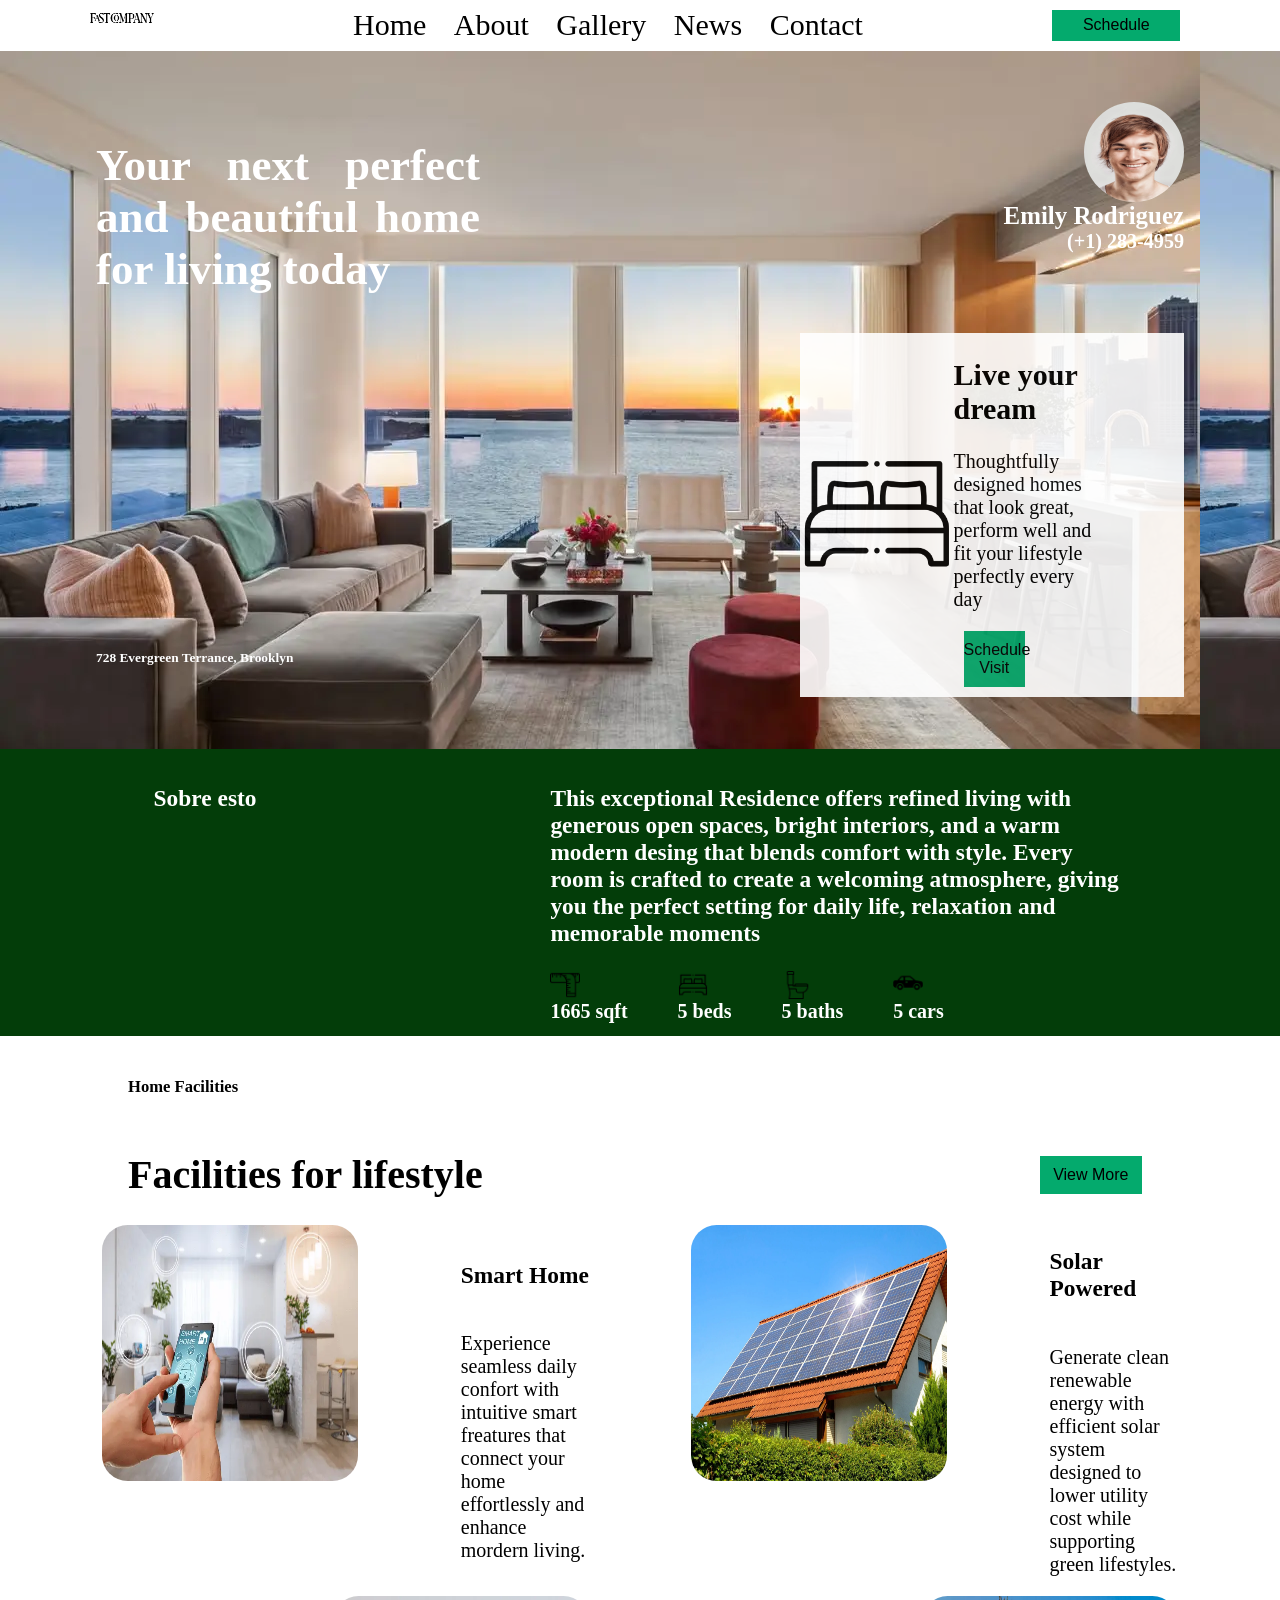
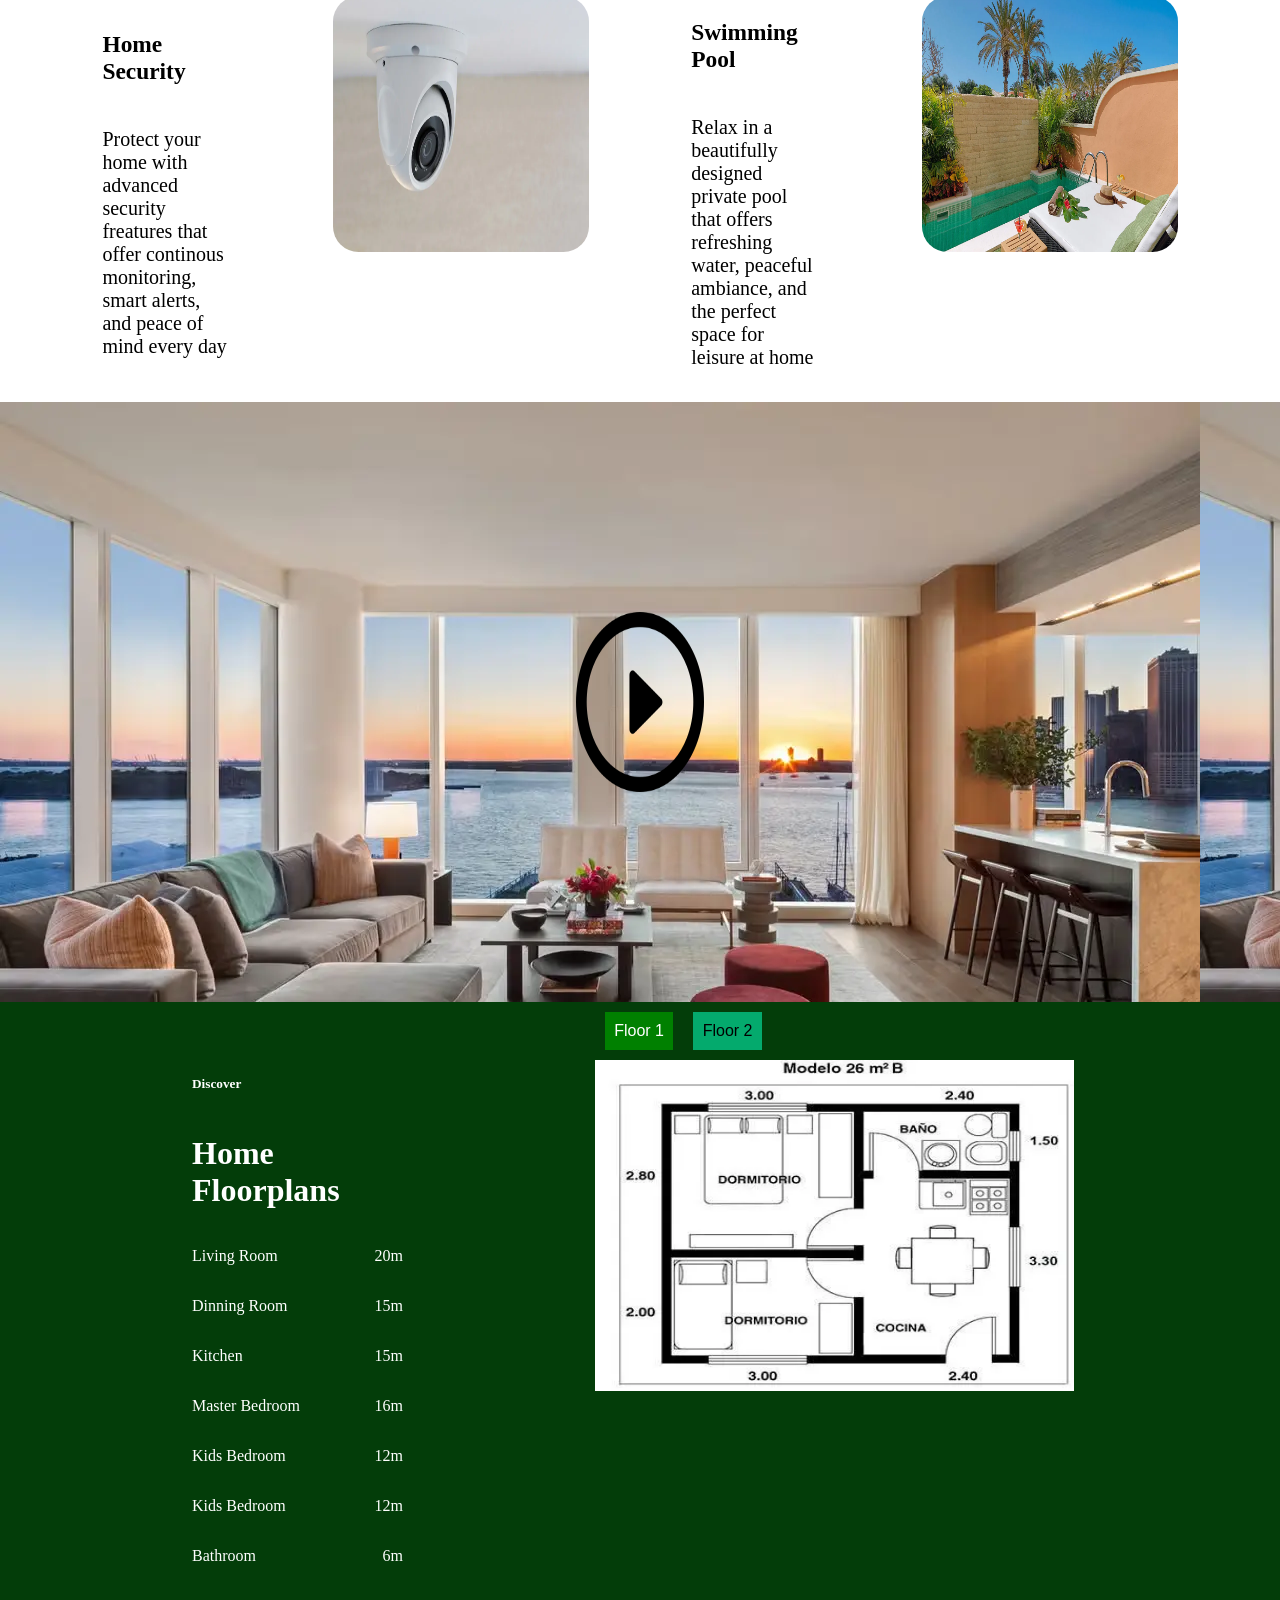
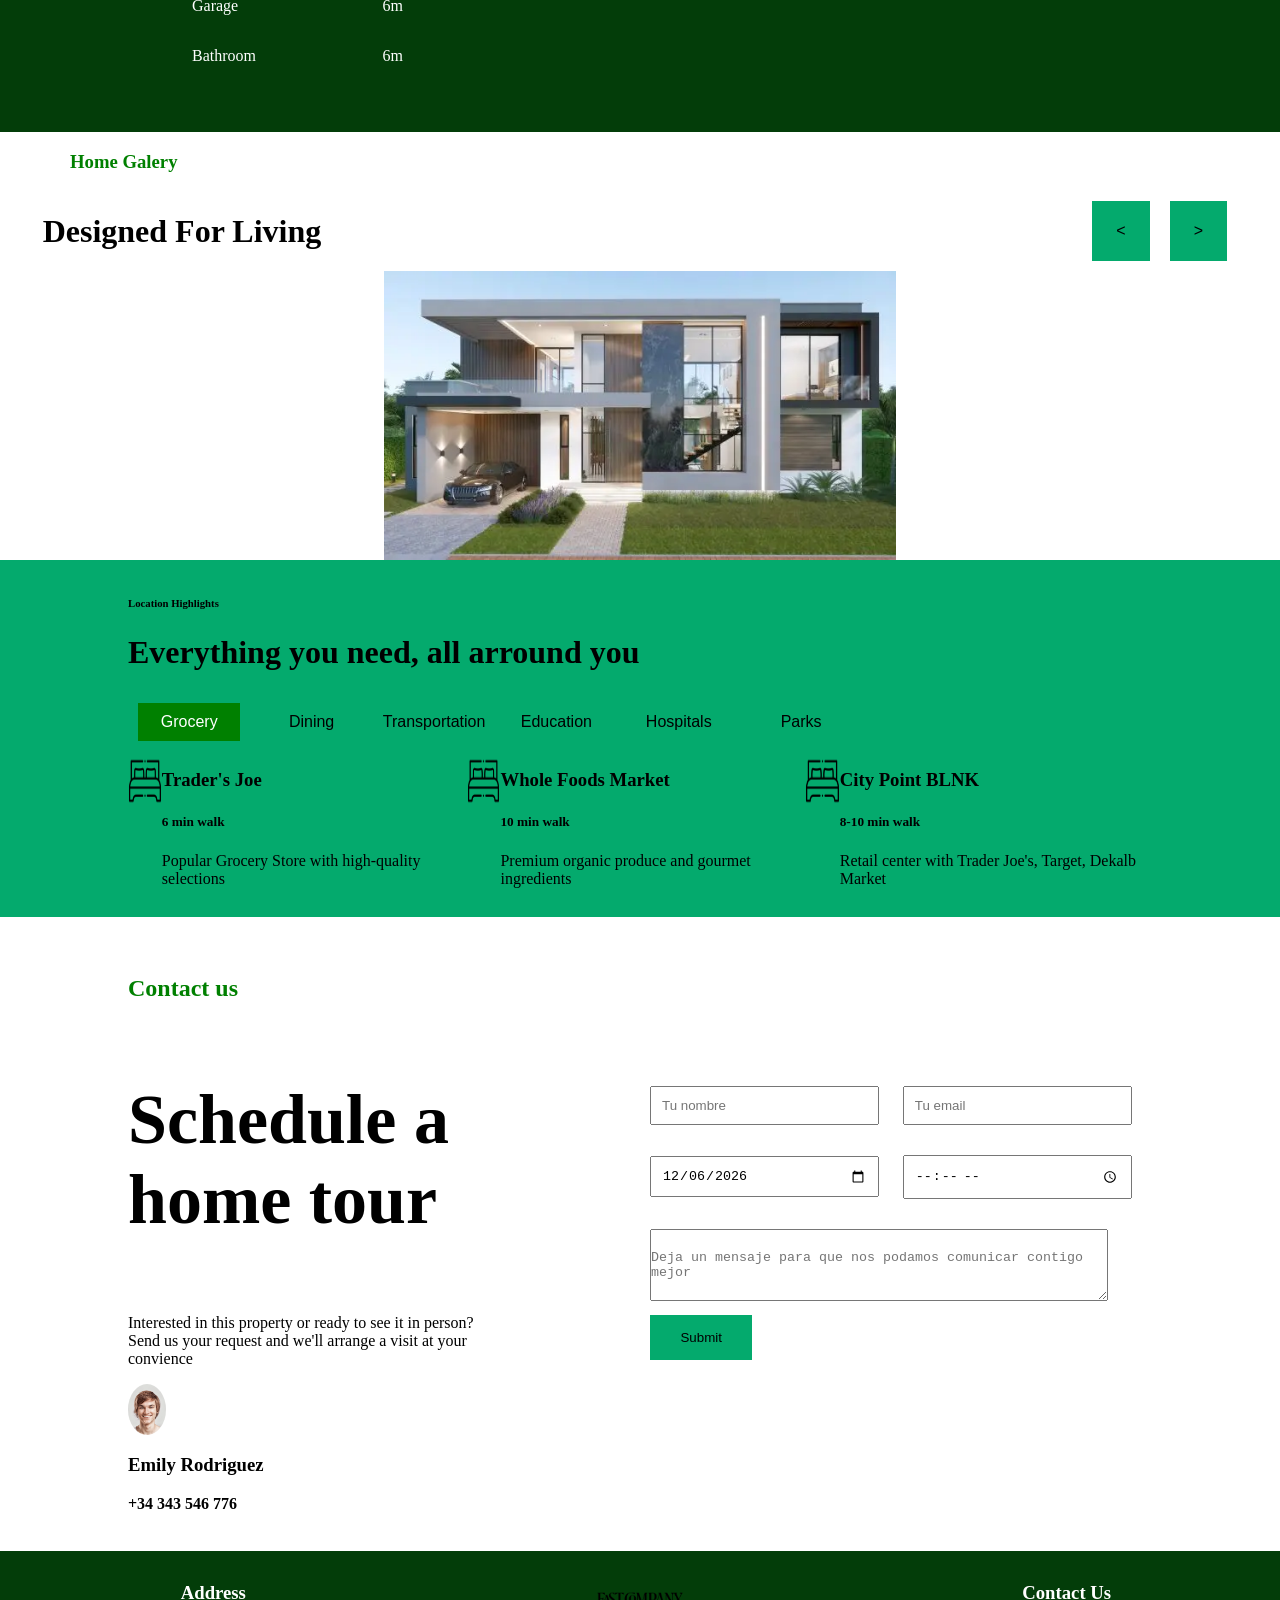
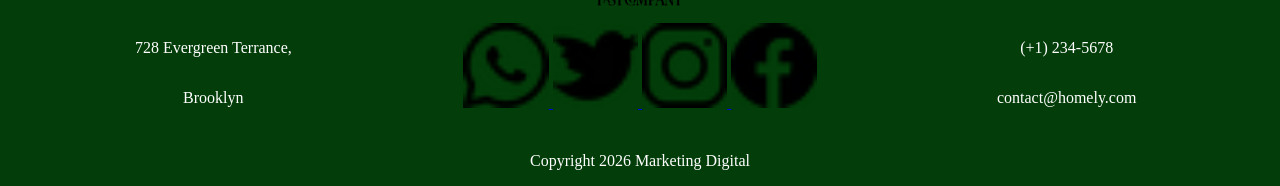
==== HTMLs/index.html @ d8ab1f4a "Rehecho" ====
<!DOCTYPE html>
<html lang="en">
<head>
  <meta name="description" content="Home for a page about searching for a Home to live">
  <meta name="keywords" content="Home, Residence">
  <meta name="author" content="Mohn Lloe">
  <meta name="viewport" content="width=device-width, initial-scale=1.0">
  <link rel="preload" as="image" href="/Imagenes/img_1.webp" fetchpriority="high">
  <title>Home</title>
  <link rel="stylesheet" href="../Css/Home.css">
  <script src="../JS/Home.js" defer></script>
</head>
<body>
<header>
  <img src="/Imagenes/img.webp" alt="Logo">
  <nav>
    <a href="Home.html"> Home </a>
    <a href="About.html"> About </a>
    <a href="../Imagenes/img.webp"> Gallery </a>
    <a href="News.html"> News </a>
    <a href="Contacto.html"> Contact </a>
  </nav>
  <button> Schedule </button>
</header>
<article>
  <div class="Titulo Lado Espacio">
    <h1> Your next perfect and beautiful home for living today </h1>
    <div class="Abajo">
      <img src="../Imagenes/tio.webp" class="Foto" alt="Cara de una persona">
      <h5 class="Margen"> Emily Rodriguez </h5>
      <h6 class="Margen"> (+1) 283-4959 </h6>
    </div>
  </div>
  <div class="Lado Ad Espacio">
    <h6> 728 Evergreen Terrance, Brooklyn </h6>
    <div class="Lado">
      <img src="../Imagenes/cama.webp" alt="Imagen de una cama">
      <div>
        <h2> Live your dream </h2>
        <p> Thoughtfully designed homes that look great, perform well and  fit your lifestyle perfectly every day </p>
        <button> Schedule Visit </button>
      </div>
    </div>
  </div>
</article>
<div class="Propiedad Space Lado">
  <h3>
    Sobre esto
  </h3>
  <div>
    <h3> This exceptional Residence offers refined living with generous open spaces, bright interiors, and a warm modern
      desing that blends comfort with style. Every room is crafted to create a welcoming atmosphere, giving you the
      perfect setting for daily life, relaxation and memorable moments</h3>
    <div class="Lado">
      <div class="Listados FIMG">
        <img src="../Imagenes/Metros.webp" class="Icon" alt="Icono de un metro">
        <h4> 1665 sqft</h4>
      </div>
      <div class="Listados FIMG">
        <img src="../Imagenes/cama.webp" class="Icon" alt="Icono de una cama">
        <h4> 5 beds</h4>
      </div>
      <div class="Listados FIMG">
        <img src="../Imagenes/Retrete.webp" class="Icon" alt="Icono de un Retrete">
        <h4> 5 baths</h4>
      </div>
      <div class="Listados FIMG">
        <img src="../Imagenes/Coche.webp" class="Icon" alt="Icono de un coche">
        <h4> 5 cars</h4>
      </div>
    </div>
  </div>
</div>
<div class="Facilidades Abajo">
  <h5> Home Facilities </h5>
  <div class="Lado Titular Space">
    <h1> Facilities for lifestyle </h1>
    <button class="Derecha"> View More </button>
  </div>
  <div class="Lado Space">
    <img src="../Imagenes/SmartHome.webp" class="Bloque" alt="Imagen de un movil con smart home">
    <div class="Abajo">
      <h3>
        Smart Home
      </h3>
      <p>
        Experience seamless daily confort with intuitive smart freatures that connect your home effortlessly and  enhance mordern living.
      </p>
    </div>
    <img src="../Imagenes/Panel.webp" class="Bloque" alt="Imagen de un panel solar">
    <div class="Abajo">
      <h3>
        Solar Powered
      </h3>
      <p>
        Generate clean renewable energy with efficient solar system designed to lower utility cost while supporting green lifestyles.
      </p>
    </div>
  </div>
  <div class="LadoReversa Space">
    <img src="../Imagenes/Piscina.webp" class="Bloque" alt="Imagen de una piscina privada">
    <div class="Abajo">
      <h3>
        Swimming Pool
      </h3>
      <p>
        Relax in a beautifully designed private pool that offers refreshing water, peaceful ambiance, and the perfect space for leisure at home
      </p>
    </div>
    <img src="../Imagenes/camara.webp" class="Bloque" alt="Imagen de una camara">
    <div class="Abajo">
      <h3>
        Home Security
      </h3>
      <p>
        Protect your home with advanced security freatures that offer continous monitoring, smart alerts, and peace of mind every day
      </p>
    </div>
  </div>
</div>
<div class="Video">
  <img src="../Imagenes/Play.webp" alt="Play del video">
</div>
<div class="Lado Planos">
  <div class="Notas Abajo">
    <h5>
      Discover
    </h5>
    <h1>
      Home Floorplans
    </h1>
    <div class="Titular Lado">
      <p> Living Room </p>
      <p> 20m </p>
    </div>
    <div class="Titular Lado">
      <p> Dinning Room  </p>
      <p> 15m </p>
    </div>
    <div class="Titular Lado">
      <p> Kitchen </p>
      <p> 15m </p>
    </div>
    <div class="Titular Lado">
      <p> Master Bedroom </p>
      <p> 16m </p>
    </div>
    <div class="Titular Lado">
      <p> Kids Bedroom </p>
      <p> 12m </p>
    </div>
    <div class="Titular Lado">
      <p> Kids Bedroom </p>
      <p> 12m </p>
    </div>
    <div class="Titular Lado">
      <p> Bathroom</p>
      <p> 6m </p>
    </div>
    <div class="Titular Lado">
      <p> Garage</p>
      <p> 6m </p>
    </div>
    <div class="Titular Lado">
      <p> Bathroom</p>
      <p> 6m </p>
    </div>
  </div>
  <div class="Botones Abajo">
    <div class="Lado" id="planes">
      <button class="Selecionada" onclick="CambiarImagen(0, this)"> Floor 1 </button>
      <button onclick="CambiarImagen(1, this)"> Floor 2 </button>
    </div>
    <div id="Imagen">
      <img src="../Imagenes/plano.webp" alt="Plano de la planta 1 de una casa">
    </div>
  </div>
</div>
<div class="Carrousel">
  <h3>
    Home Galery
  </h3>
  <div>
    <div class="Lado Space">
      <h1>
        Designed For Living
      </h1>
      <div class="Lado">
        <button onclick="Carrousel(-1)"> < </button>
        <button onclick="Carrousel(1)"> > </button>
      </div>
    </div>
    <div class="CarroImagen" id="Carros">
      <img src="../Imagenes/Casa.webp" class="MargenAuto" alt="Imagen de una casa">
    </div>
  </div>
</div>
<div class="Tiendas">
  <div>
    <h6>Location Highlights</h6>
    <h1>Everything you need, all arround you</h1>
    <div CLASS="Lado Botones" id="tienda">
      <button class="Selecionada"  onclick="CambiarTexto(1, this)"> Grocery </button>
      <button onclick="CambiarTexto(2, this)"> Dining </button>
      <button onclick="CambiarTexto(3, this)"> Transportation </button>
      <button onclick="CambiarTexto(4, this)"> Education </button>
      <button onclick="CambiarTexto(5, this)"> Hospitals </button>
      <button onclick="CambiarTexto(6, this)"> Parks </button>
    </div>
    <div class="Lado" id="Secc">
      <div class="Lado">
        <img src="../Imagenes/cama.webp" alt="Icono de una cama">
        <div>
          <h3>
            Trader's Joe
          </h3>
          <h5>
            6 min walk
          </h5>
          <p> Popular Grocery Store with high-quality selections </p>
        </div>
      </div>
      <div class="Lado">
        <img src="../Imagenes/cama.webp" alt="Icono de una cama">
        <div>
          <h3>
            Whole Foods Market
          </h3>
          <h5>
            10 min walk
          </h5>
          <p> Premium organic produce and gourmet ingredients</p>
        </div>
      </div>
      <div class="Lado">
        <img src="../Imagenes/cama.webp" alt="Icono de una cama">
        <div>
          <h3>
            City Point BLNK
          </h3>
          <h5>
            8-10 min walk
          </h5>
          <p> Retail center with Trader Joe's, Target, Dekalb Market</p>
        </div>
      </div>
    </div>
  </div>
</div>
<div class="Lado SeccionDesigual Space">
  <section class="Blanco">
    <h2> Contact us </h2>
    <h1> Schedule a home tour </h1>
    <p> Interested in this property or ready to see it in person?
      Send us your request and we'll arrange a visit at your
      convience
    </p>

    <img src="../Imagenes/tio.webp" class="Foto" alt="Foto de una persona">
    <h3> Emily Rodriguez </h3>
    <h4> +34 343 546 776 </h4>
  </section>
  <main>
    <form id="email_form">
      <div class="SeccionDoble Space">
        <input type="text" id="nombre" name="nombre" placeholder="Tu nombre">
        <input type="email" id="email" name="email" placeholder="Tu email">
      </div>
      <div class="SeccionDoble Space">
        <label for="fecha" class="sr-only">Fecha</label>
        <input type="date" id="fecha" name="fecha">

        <label for="hora" class="sr-only">Hora</label>
        <input type="time" id="hora" name="hora">
      </div>
      <div>
        <textarea id="mensaje" name="mensaje" placeholder="Deja un mensaje para que nos podamos comunicar contigo mejor"></textarea>
      </div>
      <input type="submit" value="Submit" class="submit">
    </form>
    <p id="Resultat"></p>
  </main>
</div>
<div class="SeccionTriple Space">
  <div class="Abajo">
    <h3> Address </h3>
    <p> 728 Evergreen Terrance, </p>
    <p> Brooklyn </p>
  </div>
  <div class="Abajo MargenAuto">
    <img src="../Imagenes/img.webp" class="Logo" alt="Logo">
    <div class="Logitos Espacio MargenAuto">
      <a href="https://web.whatsapp.com">
        <img src="../Imagenes/Whats.webp" alt="Logo de Whatsapp">
      </a>
      <a href="https://twitter.com">
        <img src="../Imagenes/Twitter.webp" alt="Logo de Twitter">
      </a>
      <a href="https://instagram.com">
        <img src="../Imagenes/Insta.webp" alt="Logo de Instagram">
      </a>
      <a href="https://facebook.com">
        <img src="../Imagenes/face.webp" alt="Logo de Facebook">
      </a>
    </div>
  </div>
  <div class="Abajo">
    <h3> Contact Us </h3>
    <p> (+1) 234-5678 </p>
    <p> contact@homely.com </p>
  </div>
</div>
<footer>
  <p> Copyright 2026 Marketing Digital </p>
</footer>
</body>
</html>
---- Css/Home.css ----
body{
    margin: 0;
    display: flex;
    flex-direction: column;
    background-color: #033d09;
    align-items: center;
}

body, h1, h2, h3, h4, h5, h6, p {
    font-family: Calibri;
}


header{
    display: flex;
    flex-direction: row;
    justify-content: space-around;
    background-color: white;
}

img{
    width: 5%;
    height: 1%;
}

.Banner > h2{
    font-size: 30px;
}

.Margen{
    margin: 0;
}

.MargenAuto{
    display: block;
    margin: auto;
}

nav{
    align-content: center;
    justify-content: space-around;
}

nav > a{
    text-decoration: none;
    color: black;
    font-size: 30px;
    margin-left: 20px;
}

header > button{
    padding: 0.5%;
}

.Banner{
    text-align: center;
    align-content: center;
    width: 100%;
    background-image: url("../Imagenes/img_1.webp");
    background-size: cover;
    background-repeat: no-repeat;
    background-position: center;
    font-size: 40px;
    justify-content: space-around;
}

article{
    align-content: center;
    text-align: justify;
    color: white;
    width: 100%;
    background-image: url("../Imagenes/img_1.webp");
    font-size: 30px;
    padding: 4% 0%;
}
article > div{
    width: 100%;
    display: flex;
    justify-content: space-around;
}

article > div > h1{
    width: 30%;
}

article > div > div{
    width: 40%;
    height: 50%;
    align-items: end;
    text-align: right;
}

article > div > div > img{
    border-radius: 50%;
    width: 100px;
    height: 100px;
}

.Ad {
    width: 100%;
    display: flex;
    justify-content: space-around;
    align-items: end;
    justify-items: end;
    font-size: 20px;
}

.Ad > h6{
    width: 40%;
}

.Ad > div{
    width: 30%;
    background-color: white;
    opacity: 90%;
    color: black;
}

.Ad > div > img{
    border-radius: 0;
    width: 40%;
    height: 50%;
    opacity: 100%;
    align-self: center;
}

.Ad > div >div{
    text-align: left;
    width: 40%;
    opacity: 100%;
    align-items: center;
    justify-items: center;
}

.Ad > div >div >button{
    opacity: 100%;
    width: 40%;
}

.Propiedad{
    display: flex;
    text-align: start;
    justify-content: space-evenly;
    font-size: 20px;
    align-content: center;
    color: white;
    width: 100%;
    padding: 1% 0%;
}

.Icon{
    display: block;
    width: 30px;
    height: 30px;
    align-content: center;
    text-align: center;
}

.Propiedad > h3{
    width: 19%;
}

.Propiedad > h4{
    display: block;
}

.Propiedad > div{
    width: 49%;
}

.Listados{
    align-items: center;
    gap: 20px;
    margin-right: 50px;
}

.ListadosAlt{
    display: flex;
    flex-direction: column;
    align-items: center;
    margin-right: 50px;
    padding: 0;
}

.ListadosAlt > h1, h4{
    margin: 0;
}

.Facilidades{
    display: flex;
    text-align: left;
    font-size: 20px;
    align-content: center;
    align-items: center;
    background: white;
    width: 100%;
    padding: 1% 0%;
}

.Facilidades > .Titular {
    display: flex;
    justify-content: space-between;
    align-items: center;
    width: 80%;
}

.Facilidades > div {
    justify-content: space-evenly;
    width: 100%;
}

.Facilidades > h5{
    width: 80%;
    text-align: left;
}

.Facilidades > div > div{
    width: 10%;
    align-items: center;
    align-self: center;
    overflow: hidden;
}

.Facilidades > div > .Bloque{
    display: block;
    width: 20%;
    aspect-ratio: 1;
    border-radius: 10%;
}

.Video{
    display: flex;
    text-align: justify;
    width: 100%;
    height: 600px;
    justify-content: center;
    align-items: center;
    background-image: url("../Imagenes/img_1.webp");
    font-size: 40px;
}

.Video > img{
    width: 10%;
    height: 30%;
}

.Planos{
    color: white;
    width: 100%;
    justify-content: space-between;
    margin: 0;
}

.Planos > .Notas{
    width: 20%;
    padding: 4% 15%;
}

.Planos > .Botones{
    width: 65%;
}

.Planos > div > div > img{
    height: 80%;
    width: 70%;
}

.Carrousel{
    width: 100%;
    background: white;
}

.Carrousel > h3{
    color: green;
    margin-left: 70px;
}

.Titular{
    justify-content: space-between;
}

.sr-only {
    position: absolute;
    width: 1px;
    height: 1px;
    padding: 0;
    margin: -1px;
    overflow: hidden;
    clip: rect(0,0,0,0);
    white-space: nowrap;
    border: 0;
}

.SeccionDesigual{
    display: flex;
    flex-direction: row;
    justify-content: space-evenly;
    background-color: white;
    width: 100%;
    align-items: center;
    padding: 3% 0%;
}
.SeccionDesigual > main {
    display: flex;
    flex-direction: column;
    width: 40%;

}

section > h2 { color: green; }
section > h1 { font-size: 70px}

.SeccionDesigual > section {
    display: flex;
    flex-direction: column;
    width: 30%;

}

section > img{
    border-radius: 50%;
    width: 10%;
    height: 10%;
}

button {
    margin: 10px;
    width: 10%;
    padding: 10px 0px;
    display: block;
    border: none;
    background-color: #04AA6D;
    font-size: 16px;
    cursor: pointer;
    text-align: center;
}

.submit{
    width: 20%;
    padding: 15px 0px;
    color: black;
    background-color: #04AA6D;
    border: 0px;
    margin-left: 10px;
}

textarea{
    width: 89%;
    margin: 10px;
    padding: 20px 0px;
}

.SeccionDoble{
    margin-bottom: 10px;
    width: 100%;
    justify-content: space-evenly;
}

.SeccionDoble > input{
    padding: 10px;
    width: 40%;
    margin: 10px;
}

.SeccionTriple{ color: white;
    display: flex;
    flex-direction: row;
    justify-content: space-evenly;
    align-items: center;
    width: 100%;
    padding: 1% 0%;
}

.Blanco{
    white-space: pre-line
}

.Tiendas{
    justify-content: center;
    align-items: center;
    width: 100%;
    background: #04AA6D;
}

.Tiendas > div > .Botones > button{
    background: #04AA6D;
    color: black;
}

.Botones > div > .Selecionada{
    background-color: green;
    color:white;
}

.Tiendas > div{
    padding: 1% 10%;
}

.Lado > img{
    width: 10%;
    height: 40%;
}

.SeccionTriple > div{
    width: 33%;
    text-align: center;
}

.Lado{
    display: flex;
    flex-direction: row;
}

.LadoReversa{
    display: flex;
    flex-direction: row-reverse;
}

.Selecionada > button{
    background-color: greenyellow;
}

.Tiendas > div > .Botones > .Selecionada{
    background-color: green;
    color: white;
}

.Abajo{
    display: flex;
    flex-direction: column;
}

.Derecha{
    justify-self: end;
}

.Space{
    justify-content: space-evenly;
}

.Space > div, .Space > h1{
    width: 45%;
}

.Space > div{
    justify-content: end;
}

.Carrousel > div > div > img{
    width: 40%;
    height: 40%;
}

.Space > div > button{
    width: 10%;
    justify-content: space-evenly;
}
.Logo{
    width: 20%;
    height: 20%;
    align-self: center;
}

.Logitos{
    justify-content: space-around;
    width: 100%
}

.Logitos > a > img{
    width: 20%;
    height: 20%;
    min-width: 20%;
    min-height: 20%;
}
footer{
    width: 100%;
    text-align: center;
    color: white;
}

.Blanco {
    color: black;
    background-color: white;
}
/* A partir de 800px, el responsive se activa */
@media (max-width: 800px) {
    header > img{width: 30%; margin: auto}
    header, nav {display:flex; flex-direction: column; width: 100%; justify-content: center; text-align: center}
    header > button {display:flex; flex-direction: column; width: 20%; margin: auto; text-align: center}
    article, .Ad, article > div, .Ad > div{display: flex; flex-direction: column; width: 100%; align-items: center;
        text-align: center}
    .Lado, .LadoReversa {display:flex;flex-direction: column;}
    .Propiedad > div, .Propiedad > h3, .Propiedad > h4{ width: 100%; text-align: center;}
    .Facilidades > h5 {text-align: center}
    .Facilidades > div > div, .Facilidades > div > .Bloque {width: 100%; align-items: center}
    .Video > img { width: 30%; height: 30%}
    .Planos, .Notas, .Botones > div >button{display: flex; text-align: center; width: 100%; justify-content: center;}
    .Planos > .Botones{display: flex; text-align: center; width: 95%; justify-content: center;}
    .Planos > .Notas{text-align: center; width: 100%; justify-content: center; padding: 0}
    .Titular{flex-direction: row;width: 100%}
    .Tiendas, .Tiendas > div > .Botones > button{display: flex; text-align: center; width: 100%; justify-content: center;}
    .Tiendas > div{text-align: center; width: 100%; justify-content: center;}
    .Lado img {margin: auto}
    .SeccionDesigual, .SeccionDesigual > main, .SeccionDesigual > section {width: 100%; text-align: center}
    textarea {width: 95%}
    .submit{margin-left: 0}
    .SeccionTriple {flex-direction: column}
    article{flex-direction: column; width: 100%; text-align: center}
    .Carrousel, .Space > div, .Space > h1{width: 100%; justify-content: center; align-items: center; text-align: center}
    .Logo{
        width: 40%;
        height: 40%;
        align-self: center;
    }

    .Logitos{
        display: flex;
        flex-direction: column;
        justify-content: space-around;
        width: 100%;
        height: auto;
    }

    .Logitos > img{
        width: 20%;
        height: 20%;
        margin-bottom: 3px;
    }
}
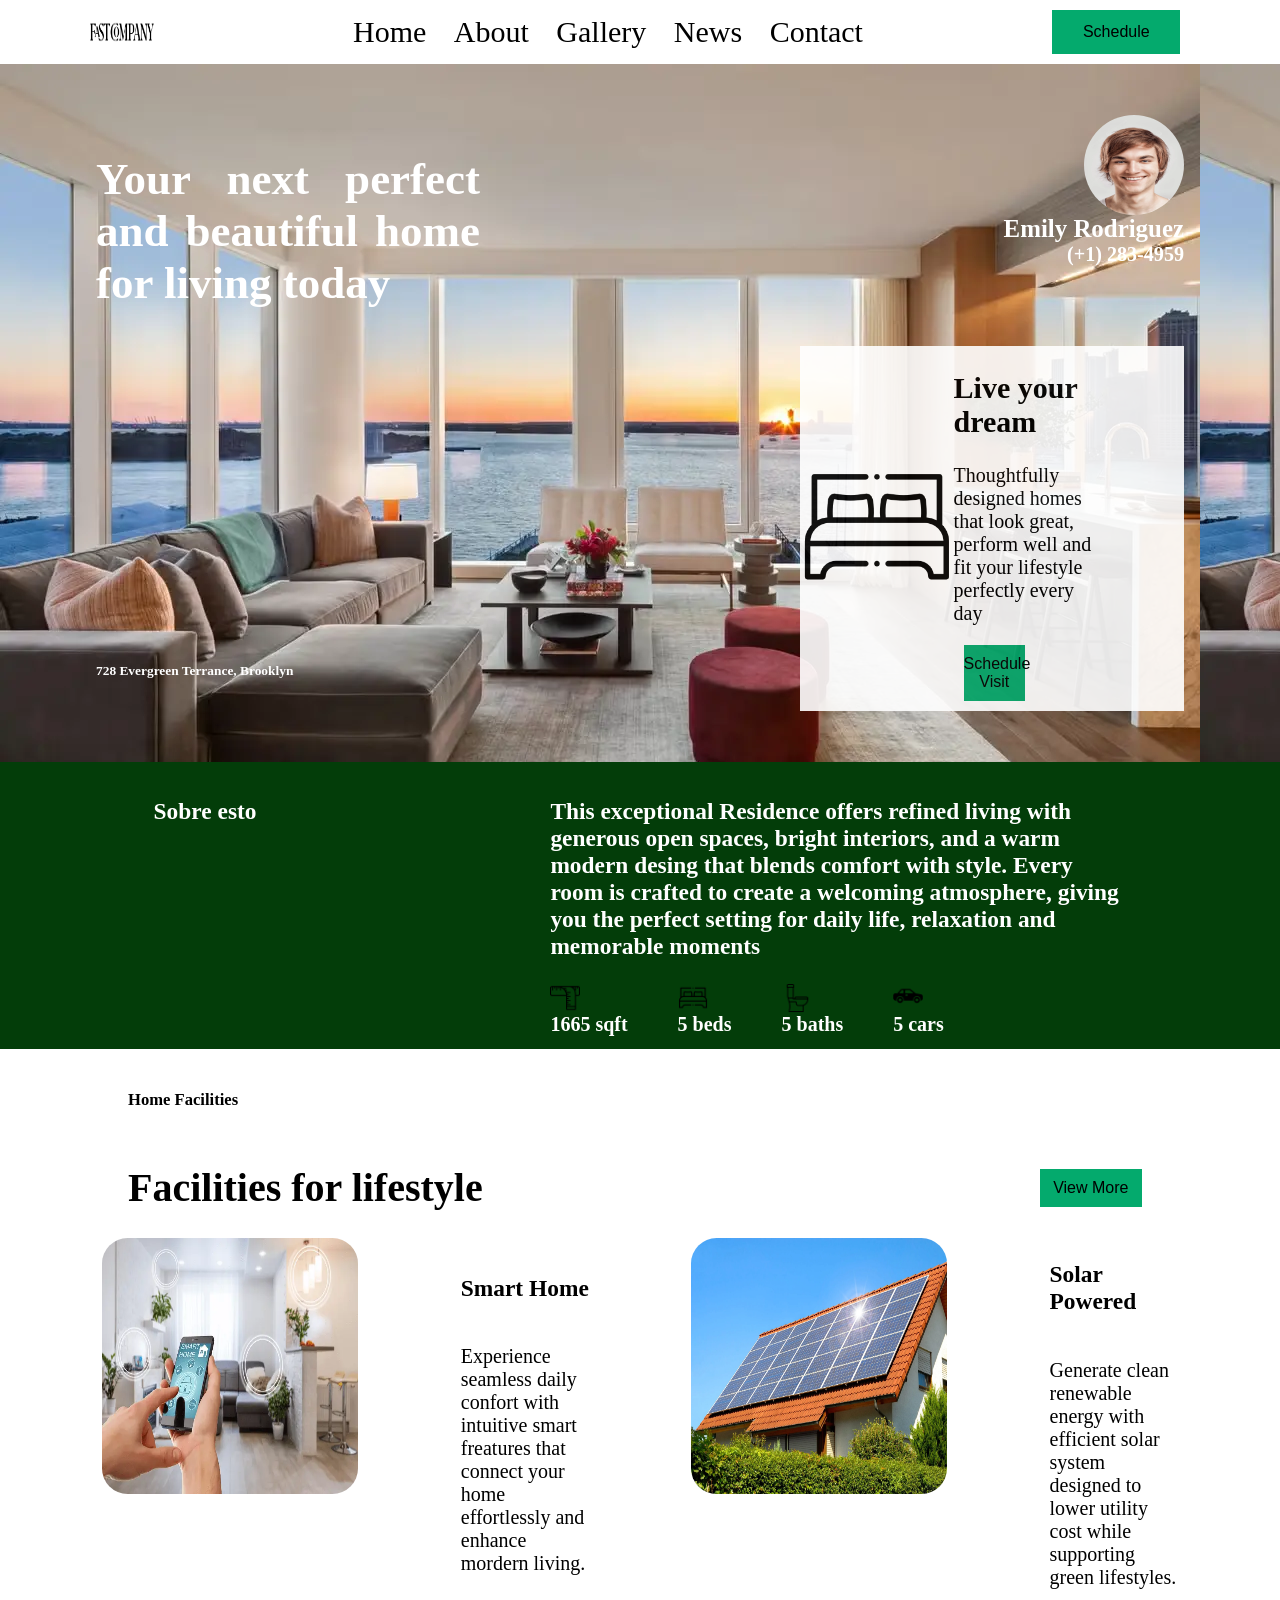
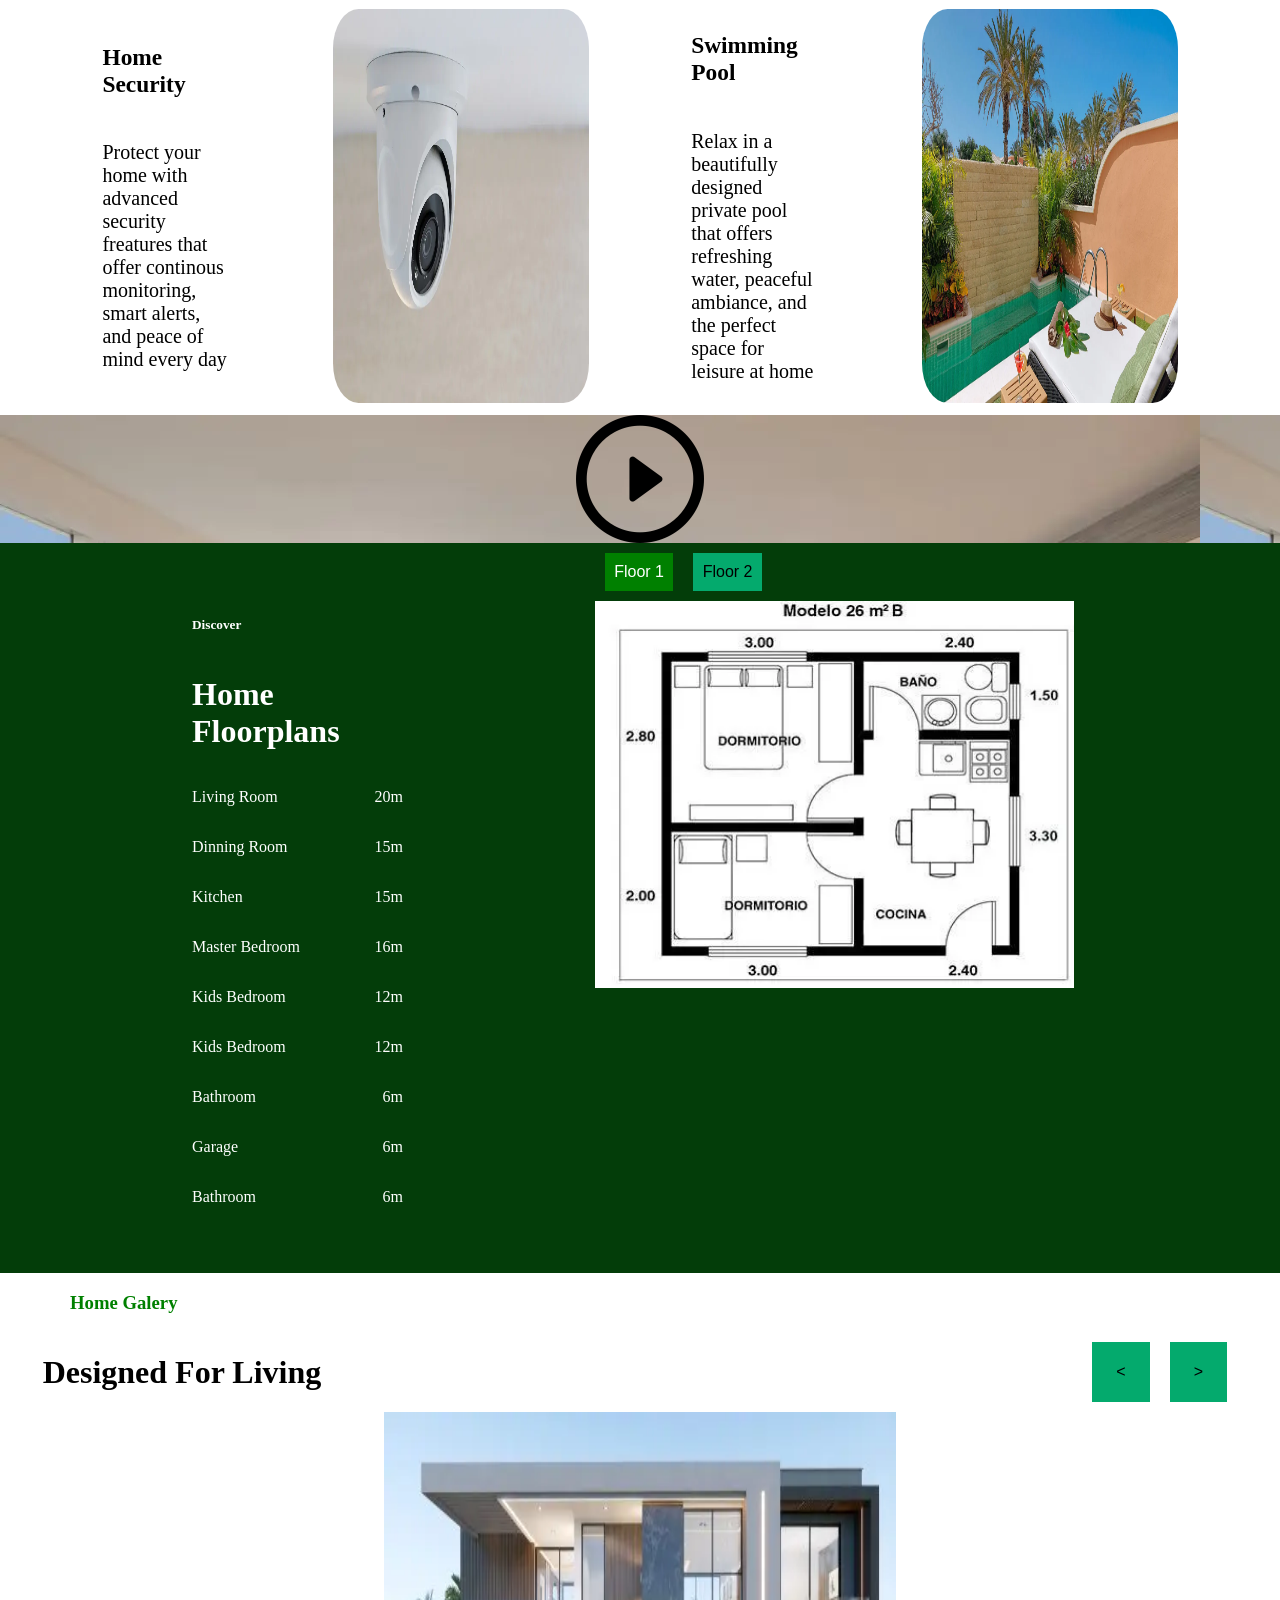
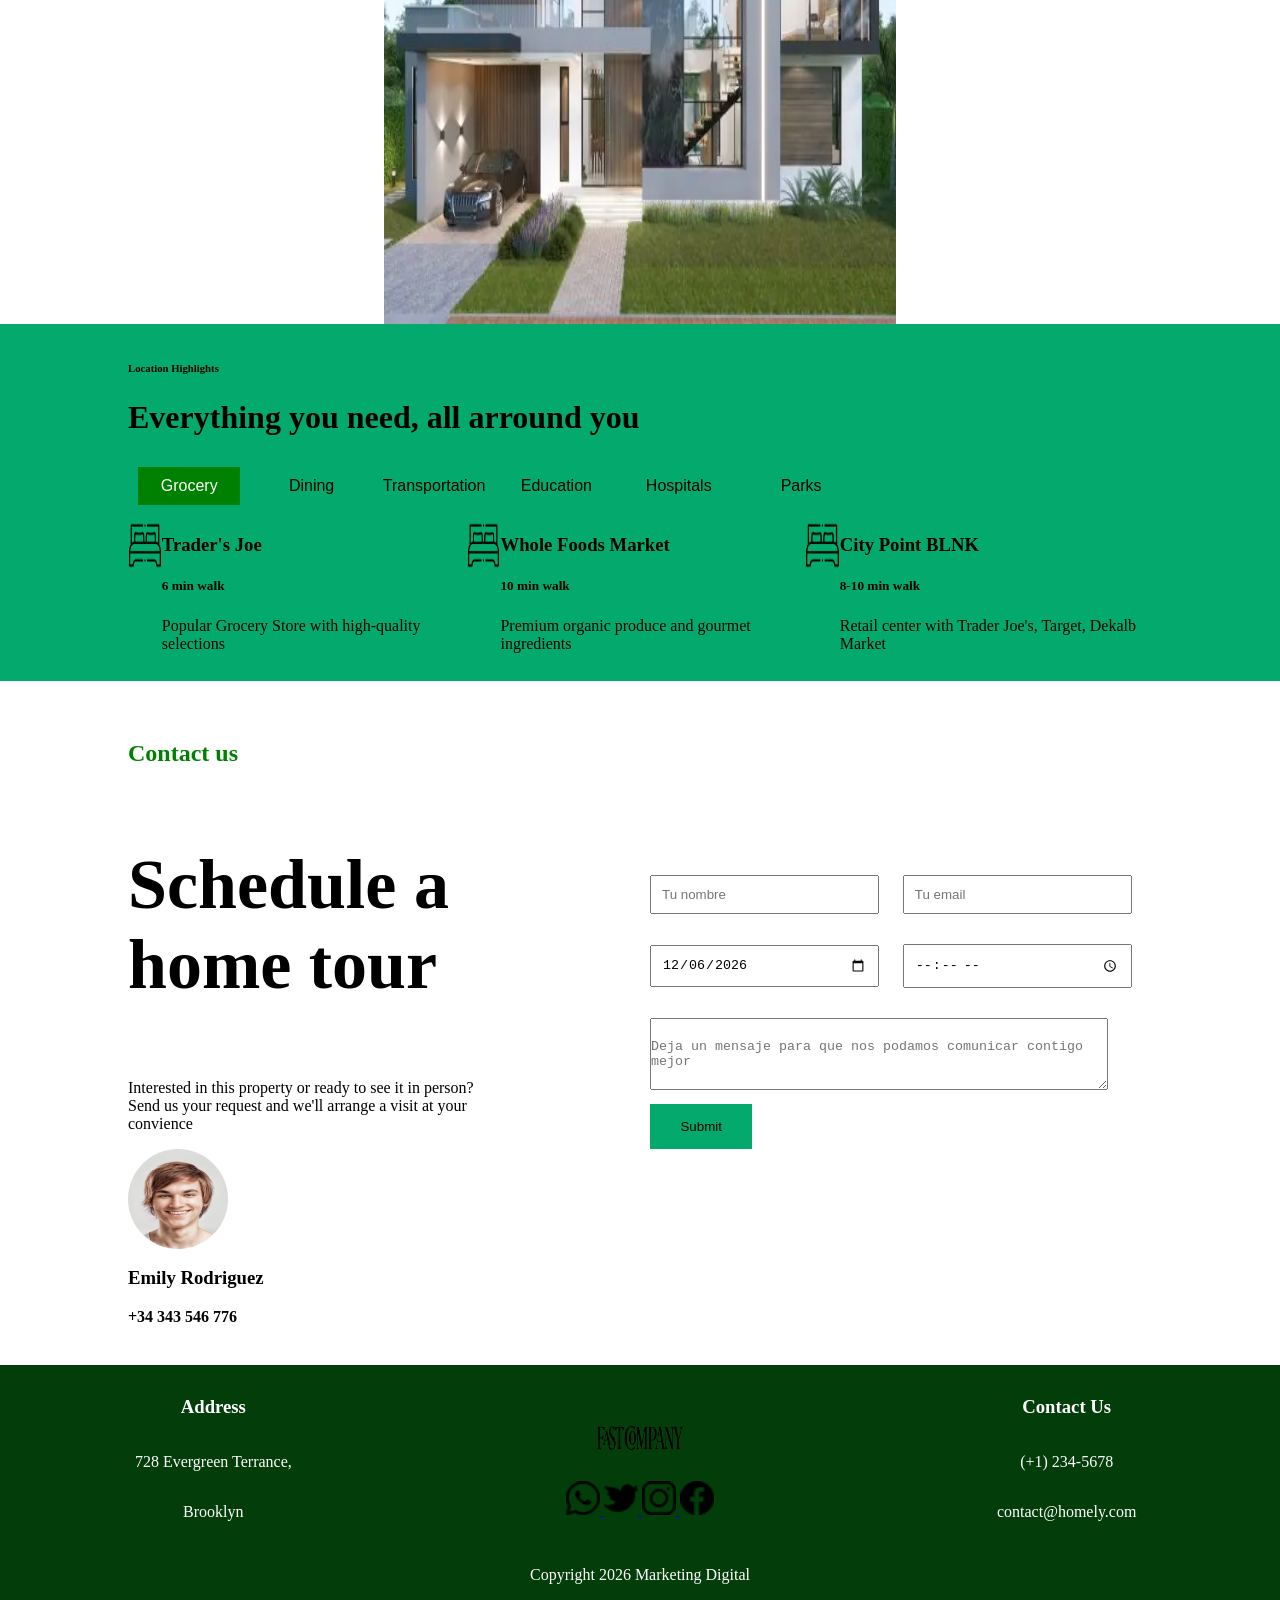
==== commit 34a57fd3: "Arreglos" ====
--- a/HTMLs/index.html
+++ b/HTMLs/index.html
@@ -12,7 +12,7 @@
 </head>
 <body>
 <header>
-  <img src="/Imagenes/img.webp" alt="Logo">
+  <img src="/Imagenes/img.webp" alt="Imagen del Logo">
   <nav>
     <a href="Home.html"> Home </a>
     <a href="About.html"> About </a>
@@ -43,7 +43,7 @@
     </div>
   </div>
 </article>
-<div class="Propiedad Space Lado">
+<div class="Propiedad Space Lado Green">
   <h3>
     Sobre esto
   </h3>
@@ -121,7 +121,7 @@
 <div class="Video">
   <img src="../Imagenes/Play.webp" alt="Play del video">
 </div>
-<div class="Lado Planos">
+<div class="Lado Planos Green">
   <div class="Notas Abajo">
     <h5>
       Discover
@@ -281,14 +281,14 @@
     <p id="Resultat"></p>
   </main>
 </div>
-<div class="SeccionTriple Space">
+<div class="SeccionTriple Space Green">
   <div class="Abajo">
     <h3> Address </h3>
     <p> 728 Evergreen Terrance, </p>
     <p> Brooklyn </p>
   </div>
   <div class="Abajo MargenAuto">
-    <img src="../Imagenes/img.webp" class="Logo" alt="Logo">
+    <img src="../Imagenes/img.webp" class="Logo" alt="Imagen del Logo">
     <div class="Logitos Espacio MargenAuto">
       <a href="https://web.whatsapp.com">
         <img src="../Imagenes/Whats.webp" alt="Logo de Whatsapp">
@@ -310,7 +310,7 @@
     <p> contact@homely.com </p>
   </div>
 </div>
-<footer>
+<footer class="Green">
   <p> Copyright 2026 Marketing Digital </p>
 </footer>
 </body>
--- a/Css/Home.css
+++ b/Css/Home.css
@@ -2,7 +2,7 @@
     margin: 0;
     display: flex;
     flex-direction: column;
-    background-color: #033d09;
+    background-color: white;
     align-items: center;
 }
 
@@ -20,7 +20,8 @@
 
 img{
     width: 5%;
-    height: 1%;
+    height: auto;
+    aspect-ratio: 1;
 }
 
 .Banner > h2{
@@ -72,6 +73,7 @@
     background-image: url("../Imagenes/img_1.webp");
     font-size: 30px;
     padding: 4% 0%;
+    min-height: 400px;
 }
 article > div{
     width: 100%;
@@ -90,10 +92,11 @@
     text-align: right;
 }
 
-article > div > div > img{
+.Foto{
     border-radius: 50%;
     width: 100px;
     height: 100px;
+    aspect-ratio: 1;
 }
 
 .Ad {
@@ -119,7 +122,7 @@
 .Ad > div > img{
     border-radius: 0;
     width: 40%;
-    height: 50%;
+    height: auto;
     opacity: 100%;
     align-self: center;
 }
@@ -232,7 +235,7 @@
     display: flex;
     text-align: justify;
     width: 100%;
-    height: 600px;
+    height: auto;
     justify-content: center;
     align-items: center;
     background-image: url("../Imagenes/img_1.webp");
@@ -319,8 +322,8 @@
 
 section > img{
     border-radius: 50%;
-    width: 10%;
-    height: 10%;
+    width: 100px;
+    height: 100px;
 }
 
 button {
@@ -448,7 +451,7 @@
 
 .Carrousel > div > div > img{
     width: 40%;
-    height: 40%;
+    height: auto;
 }
 
 .Space > div > button{
@@ -457,7 +460,7 @@
 }
 .Logo{
     width: 20%;
-    height: 20%;
+    height: auto;
     align-self: center;
 }
 
@@ -467,10 +470,9 @@
 }
 
 .Logitos > a > img{
-    width: 20%;
-    height: 20%;
-    min-width: 20%;
-    min-height: 20%;
+    width: 8%;
+    height: auto;
+    min-width: 8%;
 }
 footer{
     width: 100%;
@@ -482,25 +484,30 @@
     color: black;
     background-color: white;
 }
+
+.Green{
+    background-color: #033d09;
+}
 /* A partir de 800px, el responsive se activa */
 @media (max-width: 800px) {
     header > img{width: 30%; margin: auto}
-    header, nav {display:flex; flex-direction: column; width: 100%; justify-content: center; text-align: center}
-    header > button {display:flex; flex-direction: column; width: 20%; margin: auto; text-align: center}
+    header, nav {display:flex; flex-direction: column; width: 100%; justify-content: center; text-align: center; margin: auto}
+    nav > a {margin-bottom: 20px}
+    header > button {display:flex; flex-direction: column; width: 20%; margin: auto; text-align: center; font-size: 20px}
     article, .Ad, article > div, .Ad > div{display: flex; flex-direction: column; width: 100%; align-items: center;
         text-align: center}
     .Lado, .LadoReversa {display:flex;flex-direction: column;}
     .Propiedad > div, .Propiedad > h3, .Propiedad > h4{ width: 100%; text-align: center;}
     .Facilidades > h5 {text-align: center}
     .Facilidades > div > div, .Facilidades > div > .Bloque {width: 100%; align-items: center}
-    .Video > img { width: 30%; height: 30%}
+    .Video > img { width: 30%;  height: auto;}
     .Planos, .Notas, .Botones > div >button{display: flex; text-align: center; width: 100%; justify-content: center;}
     .Planos > .Botones{display: flex; text-align: center; width: 95%; justify-content: center;}
     .Planos > .Notas{text-align: center; width: 100%; justify-content: center; padding: 0}
     .Titular{flex-direction: row;width: 100%}
     .Tiendas, .Tiendas > div > .Botones > button{display: flex; text-align: center; width: 100%; justify-content: center;}
     .Tiendas > div{text-align: center; width: 100%; justify-content: center;}
-    .Lado img {margin: auto}
+    .Lado > img {margin: auto;     height: auto;}
     .SeccionDesigual, .SeccionDesigual > main, .SeccionDesigual > section {width: 100%; text-align: center}
     textarea {width: 95%}
     .submit{margin-left: 0}
@@ -509,7 +516,7 @@
     .Carrousel, .Space > div, .Space > h1{width: 100%; justify-content: center; align-items: center; text-align: center}
     .Logo{
         width: 40%;
-        height: 40%;
+        height: auto;
         align-self: center;
     }
 
@@ -522,8 +529,8 @@
     }
 
     .Logitos > img{
-        width: 20%;
-        height: 20%;
+        width: 8%;
+        height: auto;
         margin-bottom: 3px;
     }
 }
